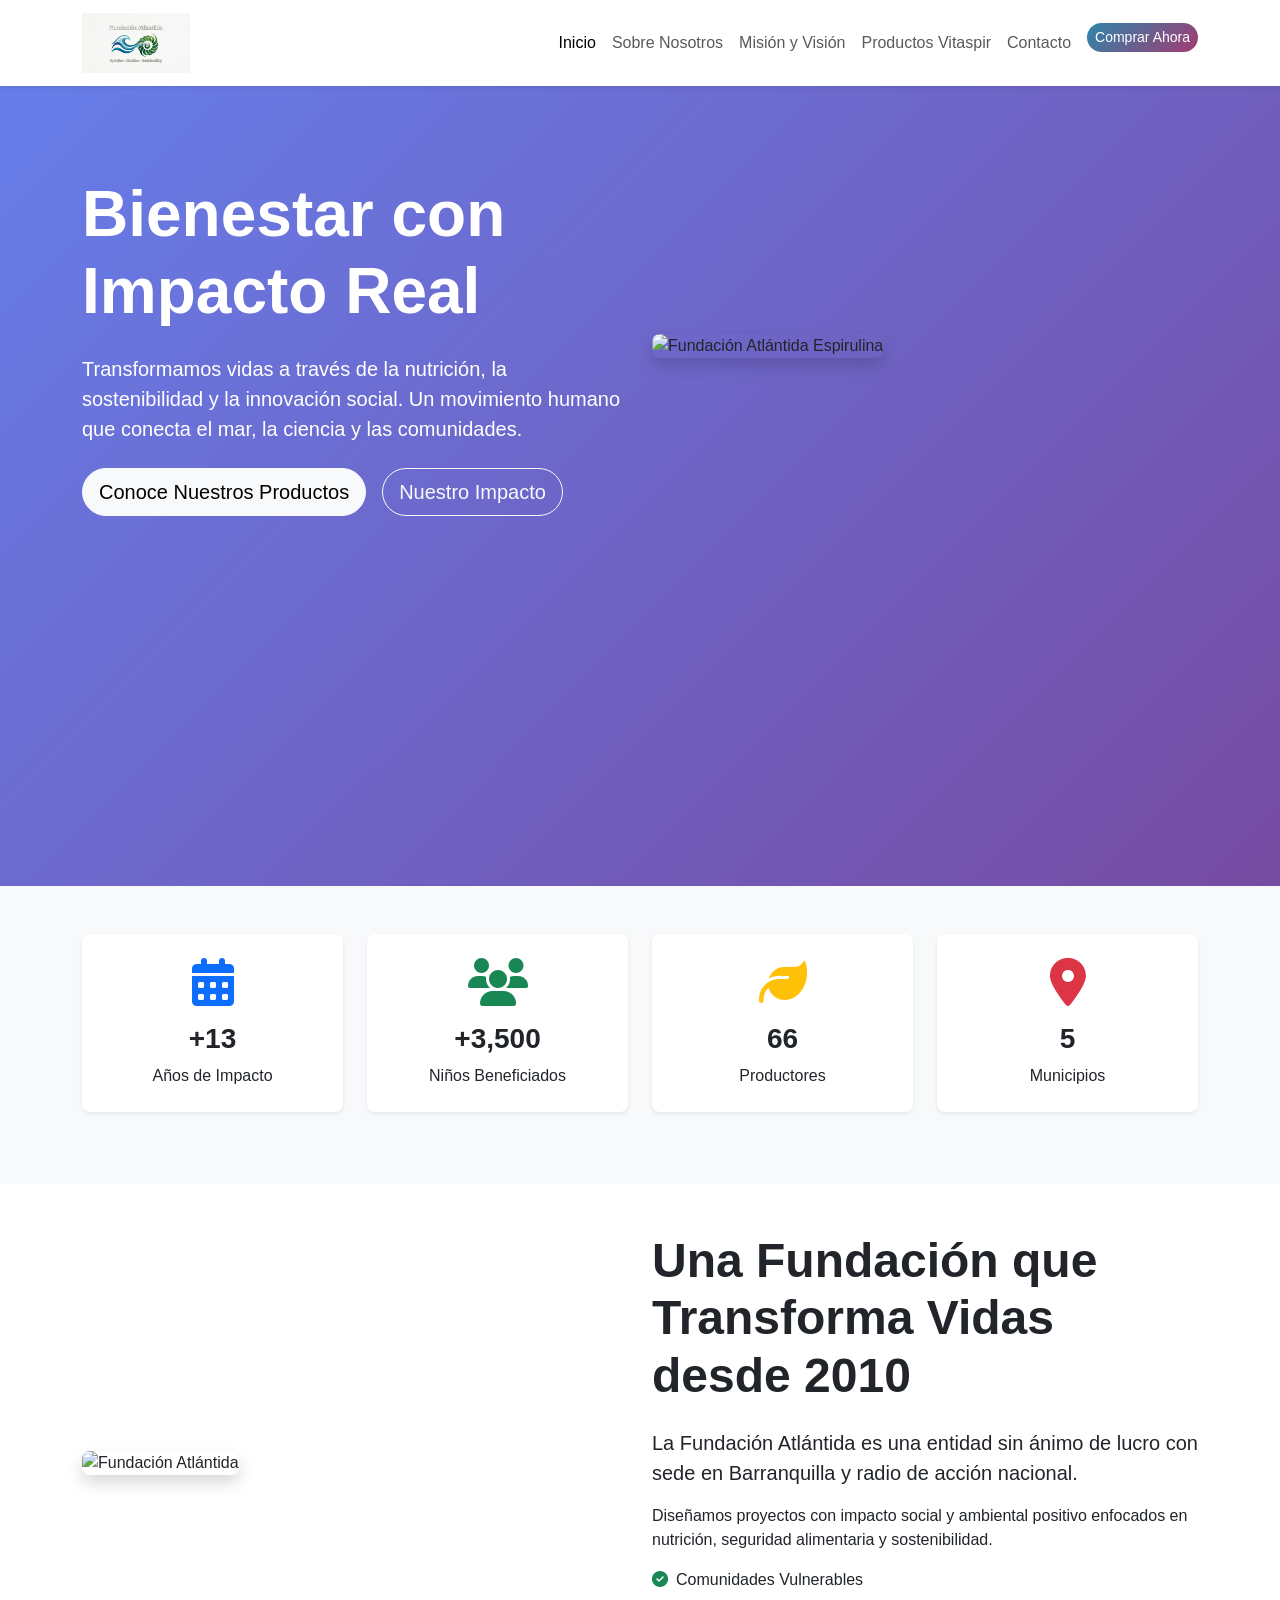
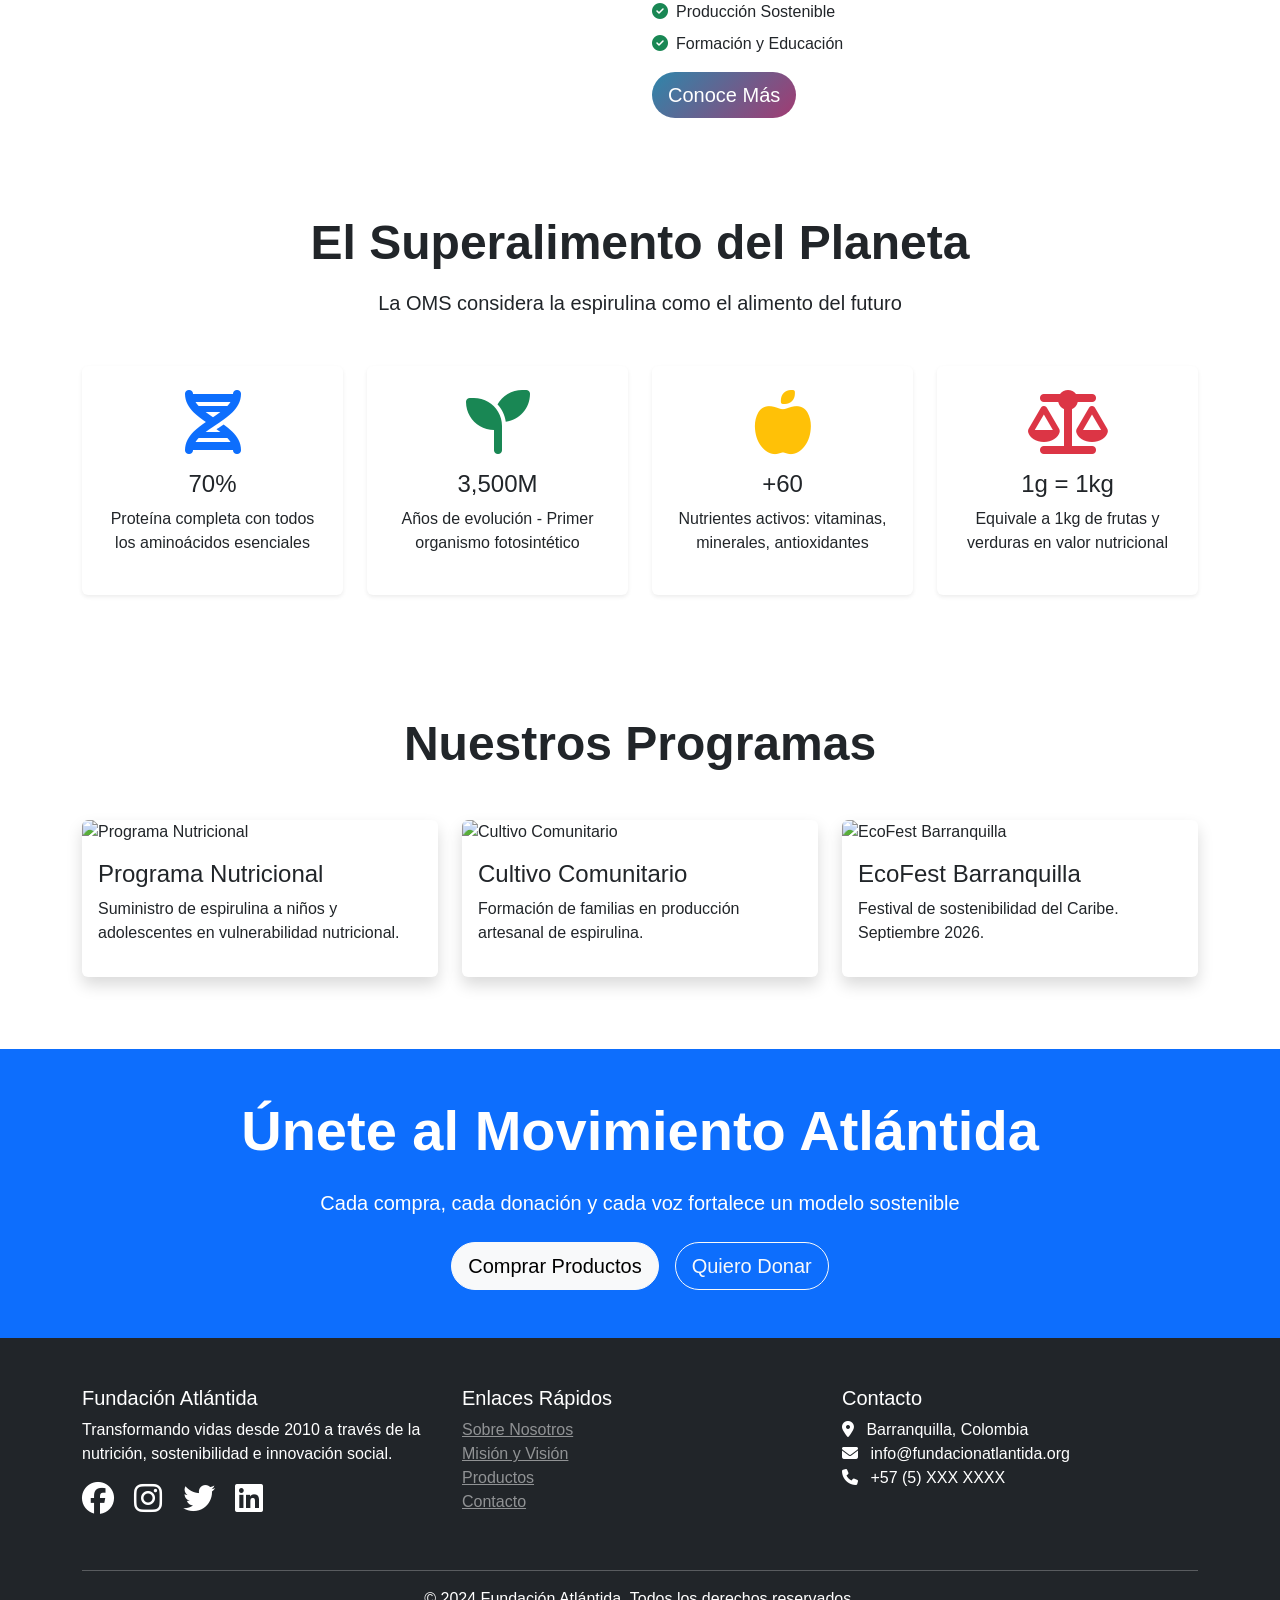
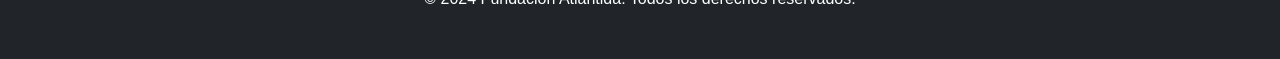
==== index.html @ 18142ce3 "Add files via upload" ====
<!DOCTYPE html>
<html lang="es">
<head>
    <meta charset="UTF-8">
    <meta name="viewport" content="width=device-width, initial-scale=1.0">
    <meta name="description" content="Fundación Atlántida - Transformamos vidas a través de la nutrición, sostenibilidad e innovación social con espirulina en Barranquilla, Colombia desde 2010">
    <meta name="keywords" content="Fundación Atlántida, atlantida, espirulina Colombia, nutrición Barranquilla, sostenibilidad, seguridad alimentaria, Vitaspir, EcoFest, microalgas, superalimento">
    <meta name="author" content="Fundación Atlántida">
    <meta name="robots" content="index, follow">
    
    <!-- Open Graph / Facebook -->
    <meta property="og:type" content="website">
    <meta property="og:url" content="https://fundacionatlantida.org/">
    <meta property="og:title" content="Fundación Atlántida - Bienestar con Impacto Real | Espirulina Colombia">
    <meta property="og:description" content="Transformamos vidas desde 2010 con nutrición, sostenibilidad e innovación social. Productores artesanales de espirulina Vitaspir en Barranquilla.">
    <meta property="og:image" content="assets/images/og-image.jpg">

    <!-- Twitter -->
    <meta property="twitter:card" content="summary_large_image">
    <meta property="twitter:url" content="https://fundacionatlantida.org/">
    <meta property="twitter:title" content="Fundación Atlántida - Espirulina y Nutrición en Colombia">
    <meta property="twitter:description" content="Bienestar con impacto real. Espirulina artesanal, programas nutricionales y sostenibilidad ambiental.">
    <meta property="twitter:image" content="assets/images/twitter-image.jpg">

    <!-- Google Ads / SEO -->
    <meta name="google-adsense-account" content="ca-pub-XXXXXXXXXXXXXXX">
    <meta name="msvalidate.01" content="XXXXXXXXXXXXXXXXXXXXXXXXXXXXXXXX">
    
    <title>Fundación Atlántida | Bienestar con Impacto Real - Espirulina Colombia</title>
    
    <!-- Bootstrap 5 CSS -->
    <link href="https://cdn.jsdelivr.net/npm/bootstrap@5.3.0/dist/css/bootstrap.min.css" rel="stylesheet">
    <!-- Font Awesome -->
    <link rel="stylesheet" href="https://cdnjs.cloudflare.com/ajax/libs/font-awesome/6.4.0/css/all.min.css">
    <!-- Custom CSS -->
    <link rel="stylesheet" href="assets/css/styles.css">
    
    <!-- Favicon -->
    <link rel="icon" type="image/png" href="assets/images/logo-atlantida.png">
</head>
<body>
    <!-- Navigation -->
    <nav class="navbar navbar-expand-lg navbar-light bg-white fixed-top shadow-sm">
        <div class="container">
            <a class="navbar-brand" href="index.html">
                <img src="assets/images/logo-atlantida.png" alt="Fundación Atlántida Logo" height="60">
            </a>
            <button class="navbar-toggler" type="button" data-bs-toggle="collapse" data-bs-target="#navbarNav">
                <span class="navbar-toggler-icon"></span>
            </button>
            <div class="collapse navbar-collapse" id="navbarNav">
                <ul class="navbar-nav ms-auto">
                    <li class="nav-item">
                        <a class="nav-link active" href="index.html">Inicio</a>
                    </li>
                    <li class="nav-item">
                        <a class="nav-link" href="sobre-nosotros.html">Sobre Nosotros</a>
                    </li>
                    <li class="nav-item">
                        <a class="nav-link" href="mision-vision.html">Misión y Visión</a>
                    </li>
                    <li class="nav-item">
                        <a class="nav-link" href="productos.html">Productos Vitaspir</a>
                    </li>
                    <li class="nav-item">
                        <a class="nav-link" href="contacto.html">Contacto</a>
                    </li>
                    <li class="nav-item">
                        <a class="btn btn-primary btn-sm ms-2" href="productos.html">Comprar Ahora</a>
                    </li>
                </ul>
            </div>
        </div>
    </nav>

    <!-- Hero Section -->
    <section class="hero-section" style="background: linear-gradient(135deg, #667eea 0%, #764ba2 100%);">
        <div class="container h-100">
            <div class="row h-100 align-items-center">
                <div class="col-lg-6 text-white">
                    <h1 class="display-3 fw-bold mb-4">Bienestar con Impacto Real</h1>
                    <p class="lead mb-4">Transformamos vidas a través de la nutrición, la sostenibilidad y la innovación social. Un movimiento humano que conecta el mar, la ciencia y las comunidades.</p>
                    <div class="d-flex gap-3">
                        <a href="productos.html" class="btn btn-light btn-lg">Conoce Nuestros Productos</a>
                        <a href="sobre-nosotros.html" class="btn btn-outline-light btn-lg">Nuestro Impacto</a>
                    </div>
                </div>
                <div class="col-lg-6 d-none d-lg-block">
                    <img src="https://fundacionatlantida.org/assets/spirulina-hero.jpg" alt="Fundación Atlántida Espirulina" class="img-fluid rounded-3 shadow">
                </div>
            </div>
        </div>
    </section>

    <!-- Stats Section -->
    <section class="py-5 bg-light">
        <div class="container">
            <div class="row text-center">
                <div class="col-md-3 mb-4">
                    <div class="stat-card p-4 bg-white rounded-3 shadow-sm">
                        <i class="fas fa-calendar-alt fa-3x text-primary mb-3"></i>
                        <h3 class="fw-bold">+13</h3>
                        <p class="mb-0">Años de Impacto</p>
                    </div>
                </div>
                <div class="col-md-3 mb-4">
                    <div class="stat-card p-4 bg-white rounded-3 shadow-sm">
                        <i class="fas fa-users fa-3x text-success mb-3"></i>
                        <h3 class="fw-bold">+3,500</h3>
                        <p class="mb-0">Niños Beneficiados</p>
                    </div>
                </div>
                <div class="col-md-3 mb-4">
                    <div class="stat-card p-4 bg-white rounded-3 shadow-sm">
                        <i class="fas fa-leaf fa-3x text-warning mb-3"></i>
                        <h3 class="fw-bold">66</h3>
                        <p class="mb-0">Productores</p>
                    </div>
                </div>
                <div class="col-md-3 mb-4">
                    <div class="stat-card p-4 bg-white rounded-3 shadow-sm">
                        <i class="fas fa-map-marker-alt fa-3x text-danger mb-3"></i>
                        <h3 class="fw-bold">5</h3>
                        <p class="mb-0">Municipios</p>
                    </div>
                </div>
            </div>
        </div>
    </section>

    <!-- About Preview -->
    <section class="py-5">
        <div class="container">
            <div class="row align-items-center">
                <div class="col-lg-6 mb-4">
                    <img src="https://fundacionatlantida.org/assets/about-preview.jpg" alt="Fundación Atlántida" class="img-fluid rounded-3 shadow">
                </div>
                <div class="col-lg-6">
                    <h2 class="display-5 fw-bold mb-4">Una Fundación que Transforma Vidas desde 2010</h2>
                    <p class="lead">La <strong>Fundación Atlántida</strong> es una entidad sin ánimo de lucro con sede en Barranquilla y radio de acción nacional.</p>
                    <p>Diseñamos proyectos con impacto social y ambiental positivo enfocados en nutrición, seguridad alimentaria y sostenibilidad.</p>
                    <ul class="list-unstyled">
                        <li class="mb-2"><i class="fas fa-check-circle text-success me-2"></i>Comunidades Vulnerables</li>
                        <li class="mb-2"><i class="fas fa-check-circle text-success me-2"></i>Producción Sostenible</li>
                        <li class="mb-2"><i class="fas fa-check-circle text-success me-2"></i>Formación y Educación</li>
                    </ul>
                    <a href="sobre-nosotros.html" class="btn btn-primary btn-lg">Conoce Más</a>
                </div>
            </div>
        </div>
    </section>

    <!-- Spirulina Section -->
    <section class="py-5 bg-gradient-to-r from-green-50 to-blue-50">
        <div class="container">
            <div class="text-center mb-5">
                <h2 class="display-5 fw-bold mb-3">El Superalimento del Planeta</h2>
                <p class="lead">La OMS considera la espirulina como el alimento del futuro</p>
            </div>
            <div class="row">
                <div class="col-md-3 mb-4">
                    <div class="card h-100 border-0 shadow-sm">
                        <div class="card-body text-center p-4">
                            <i class="fas fa-dna fa-4x text-primary mb-3"></i>
                            <h4>70%</h4>
                            <p>Proteína completa con todos los aminoácidos esenciales</p>
                        </div>
                    </div>
                </div>
                <div class="col-md-3 mb-4">
                    <div class="card h-100 border-0 shadow-sm">
                        <div class="card-body text-center p-4">
                            <i class="fas fa-seedling fa-4x text-success mb-3"></i>
                            <h4>3,500M</h4>
                            <p>Años de evolución - Primer organismo fotosintético</p>
                        </div>
                    </div>
                </div>
                <div class="col-md-3 mb-4">
                    <div class="card h-100 border-0 shadow-sm">
                        <div class="card-body text-center p-4">
                            <i class="fas fa-apple-alt fa-4x text-warning mb-3"></i>
                            <h4>+60</h4>
                            <p>Nutrientes activos: vitaminas, minerales, antioxidantes</p>
                        </div>
                    </div>
                </div>
                <div class="col-md-3 mb-4">
                    <div class="card h-100 border-0 shadow-sm">
                        <div class="card-body text-center p-4">
                            <i class="fas fa-balance-scale fa-4x text-danger mb-3"></i>
                            <h4>1g = 1kg</h4>
                            <p>Equivale a 1kg de frutas y verduras en valor nutricional</p>
                        </div>
                    </div>
                </div>
            </div>
        </div>
    </section>

    <!-- Programs Section -->
    <section class="py-5">
        <div class="container">
            <h2 class="text-center display-5 fw-bold mb-5">Nuestros Programas</h2>
            <div class="row">
                <div class="col-md-4 mb-4">
                    <div class="card h-100 border-0 shadow">
                        <img src="https://fundacionatlantida.org/assets/nutrition-program.jpg" class="card-img-top" alt="Programa Nutricional">
                        <div class="card-body">
                            <h4 class="card-title">Programa Nutricional</h4>
                            <p>Suministro de espirulina a niños y adolescentes en vulnerabilidad nutricional.</p>
                        </div>
                    </div>
                </div>
                <div class="col-md-4 mb-4">
                    <div class="card h-100 border-0 shadow">
                        <img src="https://fundacionatlantida.org/assets/cultivo-program.jpg" class="card-img-top" alt="Cultivo Comunitario">
                        <div class="card-body">
                            <h4 class="card-title">Cultivo Comunitario</h4>
                            <p>Formación de familias en producción artesanal de espirulina.</p>
                        </div>
                    </div>
                </div>
                <div class="col-md-4 mb-4">
                    <div class="card h-100 border-0 shadow">
                        <img src="https://fundacionatlantida.org/assets/ecofest.jpg" class="card-img-top" alt="EcoFest Barranquilla">
                        <div class="card-body">
                            <h4 class="card-title">EcoFest Barranquilla</h4>
                            <p>Festival de sostenibilidad del Caribe. Septiembre 2026.</p>
                        </div>
                    </div>
                </div>
            </div>
        </div>
    </section>

    <!-- CTA Section -->
    <section class="py-5 bg-primary text-white">
        <div class="container text-center">
            <h2 class="display-4 fw-bold mb-4">Únete al Movimiento Atlántida</h2>
            <p class="lead mb-4">Cada compra, cada donación y cada voz fortalece un modelo sostenible</p>
            <div class="d-flex justify-content-center gap-3">
                <a href="productos.html" class="btn btn-light btn-lg">Comprar Productos</a>
                <a href="contacto.html" class="btn btn-outline-light btn-lg">Quiero Donar</a>
            </div>
        </div>
    </section>

    <!-- Footer -->
    <footer class="bg-dark text-white py-5">
        <div class="container">
            <div class="row">
                <div class="col-lg-4 mb-4">
                    <h5>Fundación Atlántida</h5>
                    <p>Transformando vidas desde 2010 a través de la nutrición, sostenibilidad e innovación social.</p>
                    <div class="social-links">
                        <a href="#" class="text-white me-3"><i class="fab fa-facebook fa-2x"></i></a>
                        <a href="#" class="text-white me-3"><i class="fab fa-instagram fa-2x"></i></a>
                        <a href="#" class="text-white me-3"><i class="fab fa-twitter fa-2x"></i></a>
                        <a href="#" class="text-white"><i class="fab fa-linkedin fa-2x"></i></a>
                    </div>
                </div>
                <div class="col-lg-4 mb-4">
                    <h5>Enlaces Rápidos</h5>
                    <ul class="list-unstyled">
                        <li><a href="sobre-nosotros.html" class="text-white-50">Sobre Nosotros</a></li>
                        <li><a href="mision-vision.html" class="text-white-50">Misión y Visión</a></li>
                        <li><a href="productos.html" class="text-white-50">Productos</a></li>
                        <li><a href="contacto.html" class="text-white-50">Contacto</a></li>
                    </ul>
                </div>
                <div class="col-lg-4 mb-4">
                    <h5>Contacto</h5>
                    <ul class="list-unstyled">
                        <li><i class="fas fa-map-marker-alt me-2"></i> Barranquilla, Colombia</li>
                        <li><i class="fas fa-envelope me-2"></i> info@fundacionatlantida.org</li>
                        <li><i class="fas fa-phone me-2"></i> +57 (5) XXX XXXX</li>
                    </ul>
                </div>
            </div>
            <hr class="bg-white">
            <div class="text-center">
                <p class="mb-0">&copy; 2024 Fundación Atlántida. Todos los derechos reservados.</p>
            </div>
        </div>
    </footer>

    <!-- Bootstrap JS -->
    <script src="https://cdn.jsdelivr.net/npm/bootstrap@5.3.0/dist/js/bootstrap.bundle.min.js"></script>
    <!-- Custom JS -->
    <script src="assets/js/script.js"></script>
</body>
</html>
---- assets/css/styles.css ----
/* Custom Styles for Fundación Atlántida */

:root {
    --primary-color: #2E86AB;
    --secondary-color: #A23B72;
    --accent-color: #F18F01;
    --success-color: #27AE60;
    --warning-color: #F4D03F;
    --dark-color: #2C3E50;
    --light-color: #ECF0F1;
}

body {
    font-family: 'Segoe UI', Tahoma, Geneva, Verdana, sans-serif;
    padding-top: 76px;
}

/* Navigation */
.navbar {
    transition: all 0.3s ease;
}

.navbar-brand img {
    transition: transform 0.3s ease;
}

.navbar-brand img:hover {
    transform: scale(1.05);
}

/* Hero Section */
.hero-section {
    min-height: 90vh;
    padding: 100px 0;
    background: linear-gradient(135deg, #667eea 0%, #764ba2 100%);
    position: relative;
    overflow: hidden;
}

.hero-section::before {
    content: '';
    position: absolute;
    top: 0;
    left: 0;
    right: 0;
    bottom: 0;
    background: url('../images/hero-pattern.png') repeat;
    opacity: 0.1;
}

.hero-section .container {
    position: relative;
    z-index: 1;
}

/* Stat Cards */
.stat-card {
    transition: transform 0.3s ease, box-shadow 0.3s ease;
}

.stat-card:hover {
    transform: translateY(-10px);
    box-shadow: 0 10px 30px rgba(0,0,0,0.15) !important;
}

/* Cards */
.card {
    transition: all 0.3s ease;
    overflow: hidden;
}

.card:hover {
    transform: translateY(-5px);
    box-shadow: 0 15px 35px rgba(0,0,0,0.1) !important;
}

.card img {
    transition: transform 0.3s ease;
}

.card:hover img {
    transform: scale(1.05);
}

/* Buttons */
.btn {
    transition: all 0.3s ease;
    border-radius: 50px;
}

.btn-primary {
    background: linear-gradient(135deg, var(--primary-color), var(--secondary-color));
    border: none;
}

.btn-primary:hover {
    transform: translateY(-2px);
    box-shadow: 0 5px 15px rgba(46, 134, 171, 0.4);
}

/* Timeline */
.timeline {
    position: relative;
    padding: 20px 0;
}

.timeline::before {
    content: '';
    position: absolute;
    left: 50%;
    transform: translateX(-50%);
    width: 4px;
    height: 100%;
    background: linear-gradient(to bottom, var(--primary-color), var(--success-color));
}

.timeline-icon {
    width: 80px;
    height: 80px;
    margin: 0 auto;
    border: 5px solid white;
    box-shadow: 0 5px 15px rgba(0,0,0,0.2);
}

/* Page Header */
.page-header {
    margin-top: 76px;
    background: linear-gradient(135deg, var(--primary-color), var(--secondary-color));
}

/* Social Links */
.social-links a {
    transition: all 0.3s ease;
}

.social-links a:hover {
    transform: translateY(-3px);
    color: var(--accent-color) !important;
}

/* Form Controls */
.form-control, .form-select {
    border-radius: 10px;
    border: 2px solid #e0e0e0;
    padding: 12px 20px;
}

.form-control:focus, .form-select:focus {
    border-color: var(--primary-color);
    box-shadow: 0 0 0 0.2rem rgba(46, 134, 171, 0.25);
}

/* Animations */
@keyframes fadeInUp {
    from {
        opacity: 0;
        transform: translateY(30px);
    }
    to {
        opacity: 1;
        transform: translateY(0);
    }
}

.fade-in-up {
    animation: fadeInUp 0.6s ease-out;
}

/* Responsive */
@media (max-width: 768px) {
    .hero-section {
        min-height: auto;
        padding: 60px 0;
    }
    
    .display-3 {
        font-size: 2.5rem;
    }
    
    .display-4 {
        font-size: 2rem;
    }
    
    .timeline::before {
        left: 30px;
    }
}

/* Loading Spinner */
.spinner-overlay {
    position: fixed;
    top: 0;
    left: 0;
    right: 0;
    bottom: 0;
    background: rgba(255,255,255,0.9);
    display: flex;
    justify-content: center;
    align-items: center;
    z-index: 9999;
}

/* Smooth Scroll */
html {
    scroll-behavior: smooth;
}

/* Custom Scrollbar */
::-webkit-scrollbar {
    width: 10px;
}

::-webkit-scrollbar-track {
    background: #f1f1f1;
}

::-webkit-scrollbar-thumb {
    background: var(--primary-color);
    border-radius: 5px;
}

::-webkit-scrollbar-thumb:hover {
    background: var(--secondary-color);
}
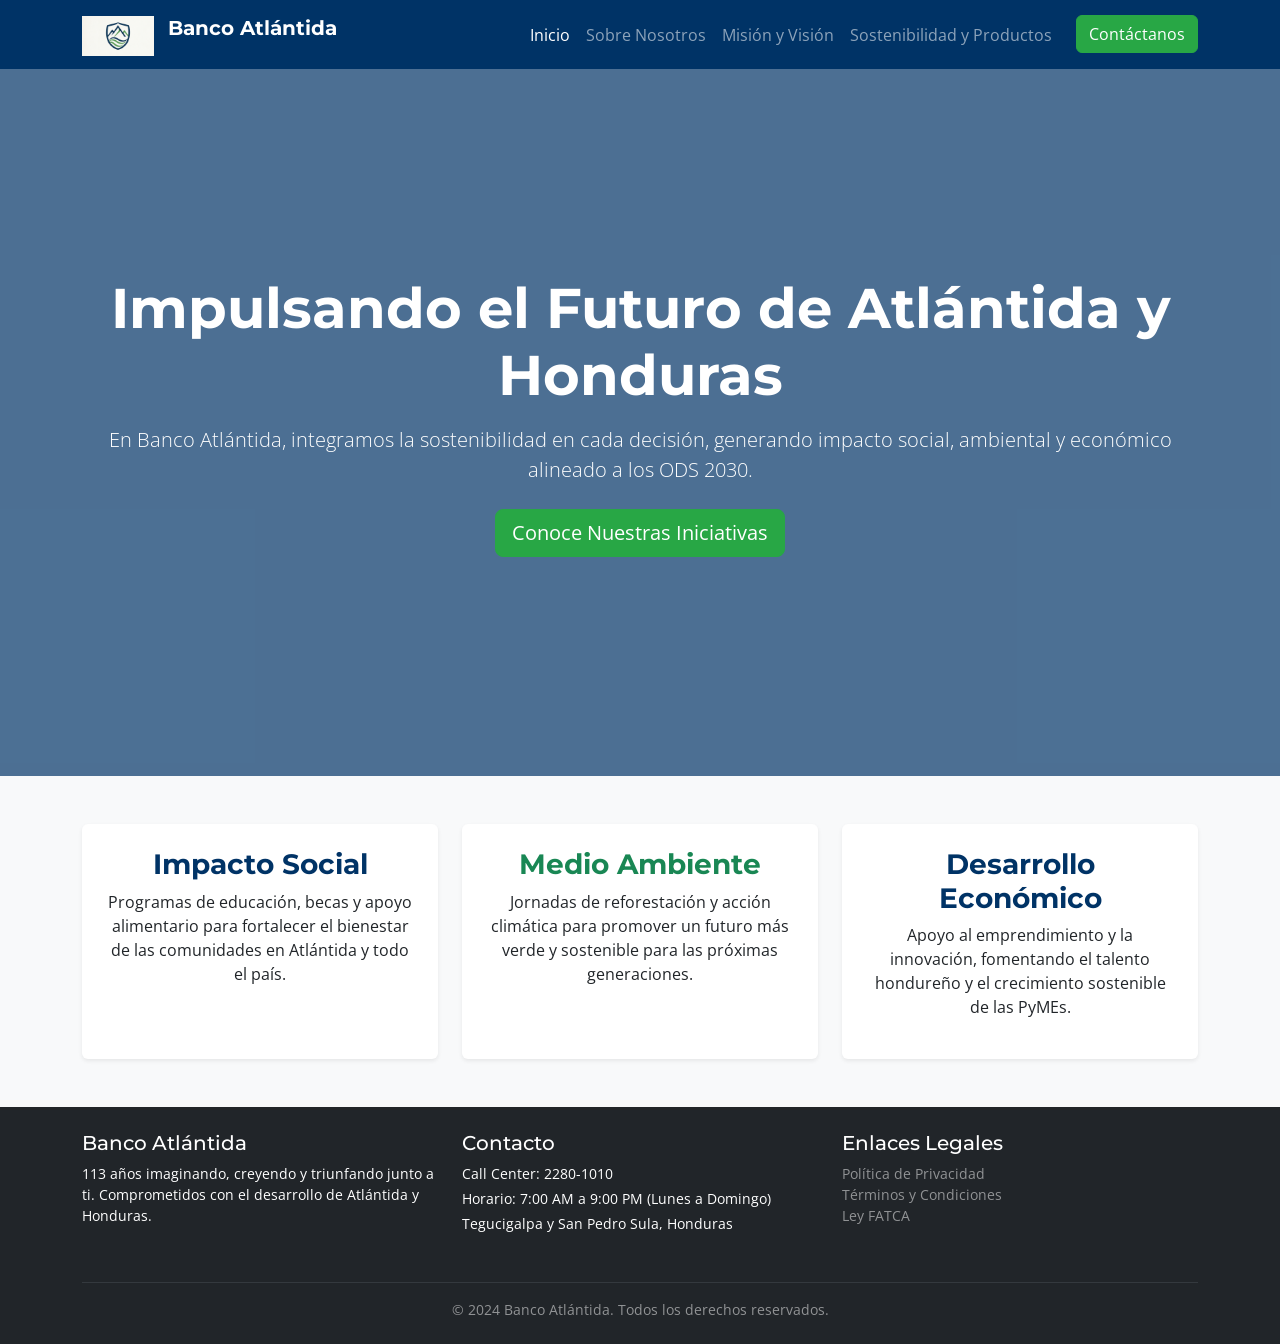
==== commit f462de56: "Add files via upload" ====
--- a/index.html
+++ b/index.html
@@ -3,291 +3,107 @@
 <head>
     <meta charset="UTF-8">
     <meta name="viewport" content="width=device-width, initial-scale=1.0">
-    <meta name="description" content="Fundación Atlántida - Transformamos vidas a través de la nutrición, sostenibilidad e innovación social con espirulina en Barranquilla, Colombia desde 2010">
-    <meta name="keywords" content="Fundación Atlántida, atlantida, espirulina Colombia, nutrición Barranquilla, sostenibilidad, seguridad alimentaria, Vitaspir, EcoFest, microalgas, superalimento">
-    <meta name="author" content="Fundación Atlántida">
-    <meta name="robots" content="index, follow">
-    
-    <!-- Open Graph / Facebook -->
-    <meta property="og:type" content="website">
-    <meta property="og:url" content="https://fundacionatlantida.org/">
-    <meta property="og:title" content="Fundación Atlántida - Bienestar con Impacto Real | Espirulina Colombia">
-    <meta property="og:description" content="Transformamos vidas desde 2010 con nutrición, sostenibilidad e innovación social. Productores artesanales de espirulina Vitaspir en Barranquilla.">
-    <meta property="og:image" content="assets/images/og-image.jpg">
-
-    <!-- Twitter -->
-    <meta property="twitter:card" content="summary_large_image">
-    <meta property="twitter:url" content="https://fundacionatlantida.org/">
-    <meta property="twitter:title" content="Fundación Atlántida - Espirulina y Nutrición en Colombia">
-    <meta property="twitter:description" content="Bienestar con impacto real. Espirulina artesanal, programas nutricionales y sostenibilidad ambiental.">
-    <meta property="twitter:image" content="assets/images/twitter-image.jpg">
-
-    <!-- Google Ads / SEO -->
-    <meta name="google-adsense-account" content="ca-pub-XXXXXXXXXXXXXXX">
-    <meta name="msvalidate.01" content="XXXXXXXXXXXXXXXXXXXXXXXXXXXXXXXX">
-    
-    <title>Fundación Atlántida | Bienestar con Impacto Real - Espirulina Colombia</title>
-    
+    <meta name="description" content="Banco Atlántida Honduras: Comprometidos con la sostenibilidad, el desarrollo social y el crecimiento económico de Atlántida y todo el país.">
+    <meta name="keywords" content="Banco Atlántida, Atlántida Honduras, sostenibilidad bancaria, responsabilidad social, finanzas sostenibles">
+    <title>Inicio | Banco Atlántida - Sostenibilidad y Compromiso</title>
     <!-- Bootstrap 5 CSS -->
     <link href="https://cdn.jsdelivr.net/npm/bootstrap@5.3.0/dist/css/bootstrap.min.css" rel="stylesheet">
-    <!-- Font Awesome -->
-    <link rel="stylesheet" href="https://cdnjs.cloudflare.com/ajax/libs/font-awesome/6.4.0/css/all.min.css">
     <!-- Custom CSS -->
-    <link rel="stylesheet" href="assets/css/styles.css">
-    
-    <!-- Favicon -->
-    <link rel="icon" type="image/png" href="assets/images/logo-atlantida.png">
+    <link rel="stylesheet" href="style.css">
+    <!-- Google Fonts -->
+    <link href="https://fonts.googleapis.com/css2?family=Montserrat:wght@400;600;700&family=Open+Sans:wght@400;600&display=swap" rel="stylesheet">
 </head>
 <body>
-    <!-- Navigation -->
-    <nav class="navbar navbar-expand-lg navbar-light bg-white fixed-top shadow-sm">
+
+    <!-- Navegación -->
+    <nav class="navbar navbar-expand-lg navbar-dark bg-atlantida fixed-top">
         <div class="container">
-            <a class="navbar-brand" href="index.html">
-                <img src="assets/images/logo-atlantida.png" alt="Fundación Atlántida Logo" height="60">
+            <a class="navbar-brand fw-bold" href="index.html">
+                <img src="img/logo.png" alt="Logo Banco Atlántida" height="40" class="d-inline-block align-text-top me-2">
+                Banco Atlántida
             </a>
             <button class="navbar-toggler" type="button" data-bs-toggle="collapse" data-bs-target="#navbarNav">
                 <span class="navbar-toggler-icon"></span>
             </button>
             <div class="collapse navbar-collapse" id="navbarNav">
                 <ul class="navbar-nav ms-auto">
-                    <li class="nav-item">
-                        <a class="nav-link active" href="index.html">Inicio</a>
-                    </li>
-                    <li class="nav-item">
-                        <a class="nav-link" href="sobre-nosotros.html">Sobre Nosotros</a>
-                    </li>
-                    <li class="nav-item">
-                        <a class="nav-link" href="mision-vision.html">Misión y Visión</a>
-                    </li>
-                    <li class="nav-item">
-                        <a class="nav-link" href="productos.html">Productos Vitaspir</a>
-                    </li>
-                    <li class="nav-item">
-                        <a class="nav-link" href="contacto.html">Contacto</a>
-                    </li>
-                    <li class="nav-item">
-                        <a class="btn btn-primary btn-sm ms-2" href="productos.html">Comprar Ahora</a>
-                    </li>
+                    <li class="nav-item"><a class="nav-link active" href="index.html">Inicio</a></li>
+                    <li class="nav-item"><a class="nav-link" href="nosotros.html">Sobre Nosotros</a></li>
+                    <li class="nav-item"><a class="nav-link" href="mision-vision.html">Misión y Visión</a></li>
+                    <li class="nav-item"><a class="nav-link" href="sostenibilidad.html">Sostenibilidad y Productos</a></li>
+                    <li class="nav-item"><a class="btn btn-success ms-lg-3" href="#contacto">Contáctanos</a></li>
                 </ul>
             </div>
         </div>
     </nav>
 
-    <!-- Hero Section -->
-    <section class="hero-section" style="background: linear-gradient(135deg, #667eea 0%, #764ba2 100%);">
-        <div class="container h-100">
-            <div class="row h-100 align-items-center">
-                <div class="col-lg-6 text-white">
-                    <h1 class="display-3 fw-bold mb-4">Bienestar con Impacto Real</h1>
-                    <p class="lead mb-4">Transformamos vidas a través de la nutrición, la sostenibilidad y la innovación social. Un movimiento humano que conecta el mar, la ciencia y las comunidades.</p>
-                    <div class="d-flex gap-3">
-                        <a href="productos.html" class="btn btn-light btn-lg">Conoce Nuestros Productos</a>
-                        <a href="sobre-nosotros.html" class="btn btn-outline-light btn-lg">Nuestro Impacto</a>
+    <!-- Hero Section con imagen de fondo -->
+    <header class="hero-section d-flex align-items-center text-white text-center">
+        <div class="overlay"></div>
+        <div class="container position-relative">
+            <h1 class="display-4 fw-bold mb-3">Impulsando el Futuro de Atlántida y Honduras</h1>
+            <p class="lead mb-4">En Banco Atlántida, integramos la sostenibilidad en cada decisión, generando impacto social, ambiental y económico alineado a los ODS 2030.</p>
+            <a href="sostenibilidad.html" class="btn btn-success btn-lg">Conoce Nuestras Iniciativas</a>
+        </div>
+    </header>
+
+    <!-- Resumen de Impacto -->
+    <section class="py-5 bg-light">
+        <div class="container">
+            <div class="row text-center g-4">
+                <div class="col-md-4">
+                    <div class="card h-100 border-0 shadow-sm p-4">
+                        <h3 class="text-atlantida fw-bold">Impacto Social</h3>
+                        <p>Programas de educación, becas y apoyo alimentario para fortalecer el bienestar de las comunidades en Atlántida y todo el país.</p>
                     </div>
                 </div>
-                <div class="col-lg-6 d-none d-lg-block">
-                    <img src="https://fundacionatlantida.org/assets/spirulina-hero.jpg" alt="Fundación Atlántida Espirulina" class="img-fluid rounded-3 shadow">
-                </div>
-            </div>
-        </div>
-    </section>
-
-    <!-- Stats Section -->
-    <section class="py-5 bg-light">
-        <div class="container">
-            <div class="row text-center">
-                <div class="col-md-3 mb-4">
-                    <div class="stat-card p-4 bg-white rounded-3 shadow-sm">
-                        <i class="fas fa-calendar-alt fa-3x text-primary mb-3"></i>
-                        <h3 class="fw-bold">+13</h3>
-                        <p class="mb-0">Años de Impacto</p>
+                <div class="col-md-4">
+                    <div class="card h-100 border-0 shadow-sm p-4">
+                        <h3 class="text-success fw-bold">Medio Ambiente</h3>
+                        <p>Jornadas de reforestación y acción climática para promover un futuro más verde y sostenible para las próximas generaciones.</p>
                     </div>
                 </div>
-                <div class="col-md-3 mb-4">
-                    <div class="stat-card p-4 bg-white rounded-3 shadow-sm">
-                        <i class="fas fa-users fa-3x text-success mb-3"></i>
-                        <h3 class="fw-bold">+3,500</h3>
-                        <p class="mb-0">Niños Beneficiados</p>
-                    </div>
-                </div>
-                <div class="col-md-3 mb-4">
-                    <div class="stat-card p-4 bg-white rounded-3 shadow-sm">
-                        <i class="fas fa-leaf fa-3x text-warning mb-3"></i>
-                        <h3 class="fw-bold">66</h3>
-                        <p class="mb-0">Productores</p>
-                    </div>
-                </div>
-                <div class="col-md-3 mb-4">
-                    <div class="stat-card p-4 bg-white rounded-3 shadow-sm">
-                        <i class="fas fa-map-marker-alt fa-3x text-danger mb-3"></i>
-                        <h3 class="fw-bold">5</h3>
-                        <p class="mb-0">Municipios</p>
+                <div class="col-md-4">
+                    <div class="card h-100 border-0 shadow-sm p-4">
+                        <h3 class="text-atlantida fw-bold">Desarrollo Económico</h3>
+                        <p>Apoyo al emprendimiento y la innovación, fomentando el talento hondureño y el crecimiento sostenible de las PyMEs.</p>
                     </div>
                 </div>
             </div>
         </div>
     </section>
 
-    <!-- About Preview -->
-    <section class="py-5">
-        <div class="container">
-            <div class="row align-items-center">
-                <div class="col-lg-6 mb-4">
-                    <img src="https://fundacionatlantida.org/assets/about-preview.jpg" alt="Fundación Atlántida" class="img-fluid rounded-3 shadow">
-                </div>
-                <div class="col-lg-6">
-                    <h2 class="display-5 fw-bold mb-4">Una Fundación que Transforma Vidas desde 2010</h2>
-                    <p class="lead">La <strong>Fundación Atlántida</strong> es una entidad sin ánimo de lucro con sede en Barranquilla y radio de acción nacional.</p>
-                    <p>Diseñamos proyectos con impacto social y ambiental positivo enfocados en nutrición, seguridad alimentaria y sostenibilidad.</p>
-                    <ul class="list-unstyled">
-                        <li class="mb-2"><i class="fas fa-check-circle text-success me-2"></i>Comunidades Vulnerables</li>
-                        <li class="mb-2"><i class="fas fa-check-circle text-success me-2"></i>Producción Sostenible</li>
-                        <li class="mb-2"><i class="fas fa-check-circle text-success me-2"></i>Formación y Educación</li>
-                    </ul>
-                    <a href="sobre-nosotros.html" class="btn btn-primary btn-lg">Conoce Más</a>
-                </div>
-            </div>
-        </div>
-    </section>
-
-    <!-- Spirulina Section -->
-    <section class="py-5 bg-gradient-to-r from-green-50 to-blue-50">
-        <div class="container">
-            <div class="text-center mb-5">
-                <h2 class="display-5 fw-bold mb-3">El Superalimento del Planeta</h2>
-                <p class="lead">La OMS considera la espirulina como el alimento del futuro</p>
-            </div>
-            <div class="row">
-                <div class="col-md-3 mb-4">
-                    <div class="card h-100 border-0 shadow-sm">
-                        <div class="card-body text-center p-4">
-                            <i class="fas fa-dna fa-4x text-primary mb-3"></i>
-                            <h4>70%</h4>
-                            <p>Proteína completa con todos los aminoácidos esenciales</p>
-                        </div>
-                    </div>
-                </div>
-                <div class="col-md-3 mb-4">
-                    <div class="card h-100 border-0 shadow-sm">
-                        <div class="card-body text-center p-4">
-                            <i class="fas fa-seedling fa-4x text-success mb-3"></i>
-                            <h4>3,500M</h4>
-                            <p>Años de evolución - Primer organismo fotosintético</p>
-                        </div>
-                    </div>
-                </div>
-                <div class="col-md-3 mb-4">
-                    <div class="card h-100 border-0 shadow-sm">
-                        <div class="card-body text-center p-4">
-                            <i class="fas fa-apple-alt fa-4x text-warning mb-3"></i>
-                            <h4>+60</h4>
-                            <p>Nutrientes activos: vitaminas, minerales, antioxidantes</p>
-                        </div>
-                    </div>
-                </div>
-                <div class="col-md-3 mb-4">
-                    <div class="card h-100 border-0 shadow-sm">
-                        <div class="card-body text-center p-4">
-                            <i class="fas fa-balance-scale fa-4x text-danger mb-3"></i>
-                            <h4>1g = 1kg</h4>
-                            <p>Equivale a 1kg de frutas y verduras en valor nutricional</p>
-                        </div>
-                    </div>
-                </div>
-            </div>
-        </div>
-    </section>
-
-    <!-- Programs Section -->
-    <section class="py-5">
-        <div class="container">
-            <h2 class="text-center display-5 fw-bold mb-5">Nuestros Programas</h2>
-            <div class="row">
-                <div class="col-md-4 mb-4">
-                    <div class="card h-100 border-0 shadow">
-                        <img src="https://fundacionatlantida.org/assets/nutrition-program.jpg" class="card-img-top" alt="Programa Nutricional">
-                        <div class="card-body">
-                            <h4 class="card-title">Programa Nutricional</h4>
-                            <p>Suministro de espirulina a niños y adolescentes en vulnerabilidad nutricional.</p>
-                        </div>
-                    </div>
-                </div>
-                <div class="col-md-4 mb-4">
-                    <div class="card h-100 border-0 shadow">
-                        <img src="https://fundacionatlantida.org/assets/cultivo-program.jpg" class="card-img-top" alt="Cultivo Comunitario">
-                        <div class="card-body">
-                            <h4 class="card-title">Cultivo Comunitario</h4>
-                            <p>Formación de familias en producción artesanal de espirulina.</p>
-                        </div>
-                    </div>
-                </div>
-                <div class="col-md-4 mb-4">
-                    <div class="card h-100 border-0 shadow">
-                        <img src="https://fundacionatlantida.org/assets/ecofest.jpg" class="card-img-top" alt="EcoFest Barranquilla">
-                        <div class="card-body">
-                            <h4 class="card-title">EcoFest Barranquilla</h4>
-                            <p>Festival de sostenibilidad del Caribe. Septiembre 2026.</p>
-                        </div>
-                    </div>
-                </div>
-            </div>
-        </div>
-    </section>
-
-    <!-- CTA Section -->
-    <section class="py-5 bg-primary text-white">
-        <div class="container text-center">
-            <h2 class="display-4 fw-bold mb-4">Únete al Movimiento Atlántida</h2>
-            <p class="lead mb-4">Cada compra, cada donación y cada voz fortalece un modelo sostenible</p>
-            <div class="d-flex justify-content-center gap-3">
-                <a href="productos.html" class="btn btn-light btn-lg">Comprar Productos</a>
-                <a href="contacto.html" class="btn btn-outline-light btn-lg">Quiero Donar</a>
-            </div>
-        </div>
-    </section>
-
-    <!-- Footer -->
-    <footer class="bg-dark text-white py-5">
+    <!-- Footer (Obligatorio para Google Ads) -->
+    <footer class="bg-dark text-white py-4" id="contacto">
         <div class="container">
             <div class="row">
-                <div class="col-lg-4 mb-4">
-                    <h5>Fundación Atlántida</h5>
-                    <p>Transformando vidas desde 2010 a través de la nutrición, sostenibilidad e innovación social.</p>
-                    <div class="social-links">
-                        <a href="#" class="text-white me-3"><i class="fab fa-facebook fa-2x"></i></a>
-                        <a href="#" class="text-white me-3"><i class="fab fa-instagram fa-2x"></i></a>
-                        <a href="#" class="text-white me-3"><i class="fab fa-twitter fa-2x"></i></a>
-                        <a href="#" class="text-white"><i class="fab fa-linkedin fa-2x"></i></a>
-                    </div>
+                <div class="col-md-4 mb-3">
+                    <h5>Banco Atlántida</h5>
+                    <p class="small">113 años imaginando, creyendo y triunfando junto a ti. Comprometidos con el desarrollo de Atlántida y Honduras.</p>
                 </div>
-                <div class="col-lg-4 mb-4">
-                    <h5>Enlaces Rápidos</h5>
-                    <ul class="list-unstyled">
-                        <li><a href="sobre-nosotros.html" class="text-white-50">Sobre Nosotros</a></li>
-                        <li><a href="mision-vision.html" class="text-white-50">Misión y Visión</a></li>
-                        <li><a href="productos.html" class="text-white-50">Productos</a></li>
-                        <li><a href="contacto.html" class="text-white-50">Contacto</a></li>
-                    </ul>
+                <div class="col-md-4 mb-3">
+                    <h5>Contacto</h5>
+                    <p class="small mb-1">Call Center: 2280-1010</p>
+                    <p class="small mb-1">Horario: 7:00 AM a 9:00 PM (Lunes a Domingo)</p>
+                    <p class="small">Tegucigalpa y San Pedro Sula, Honduras</p>
                 </div>
-                <div class="col-lg-4 mb-4">
-                    <h5>Contacto</h5>
-                    <ul class="list-unstyled">
-                        <li><i class="fas fa-map-marker-alt me-2"></i> Barranquilla, Colombia</li>
-                        <li><i class="fas fa-envelope me-2"></i> info@fundacionatlantida.org</li>
-                        <li><i class="fas fa-phone me-2"></i> +57 (5) XXX XXXX</li>
+                <div class="col-md-4 mb-3">
+                    <h5>Enlaces Legales</h5>
+                    <ul class="list-unstyled small">
+                        <li><a href="#" class="text-white-50 text-decoration-none">Política de Privacidad</a></li>
+                        <li><a href="#" class="text-white-50 text-decoration-none">Términos y Condiciones</a></li>
+                        <li><a href="#" class="text-white-50 text-decoration-none">Ley FATCA</a></li>
                     </ul>
                 </div>
             </div>
-            <hr class="bg-white">
-            <div class="text-center">
-                <p class="mb-0">&copy; 2024 Fundación Atlántida. Todos los derechos reservados.</p>
+            <hr class="border-secondary">
+            <div class="text-center small text-white-50">
+                &copy; 2024 Banco Atlántida. Todos los derechos reservados.
             </div>
         </div>
     </footer>
 
-    <!-- Bootstrap JS -->
     <script src="https://cdn.jsdelivr.net/npm/bootstrap@5.3.0/dist/js/bootstrap.bundle.min.js"></script>
-    <!-- Custom JS -->
-    <script src="assets/js/script.js"></script>
+    <script src="script.js"></script>
 </body>
 </html>
--- a/style.css
+++ b/style.css
@@ -0,0 +1,67 @@
+/* Paleta de colores Banco Atlántida + Sostenibilidad */
+:root {
+    --atlantida-blue: #003366; /* Azul corporativo */
+    --atlantida-green: #28a745; /* Verde sostenibilidad */
+    --atlantida-light: #f8f9fa;
+    --text-dark: #333333;
+}
+
+body {
+    font-family: 'Open Sans', sans-serif;
+    color: var(--text-dark);
+    padding-top: 56px; /* Espacio para el navbar fijo */
+}
+
+h1, h2, h3, h4, h5, .navbar-brand {
+    font-family: 'Montserrat', sans-serif;
+}
+
+.bg-atlantida {
+    background-color: var(--atlantida-blue) !important;
+}
+
+.text-atlantida {
+    color: var(--atlantida-blue) !important;
+}
+
+/* Hero Section con imagen de fondo */
+.hero-section {
+    background: url('https://images.unsplash.com/photo-1542601906990-b4d3fb778b09?auto=format&fit=crop&w=1920&q=80') no-repeat center center/cover;
+    height: 80vh;
+    position: relative;
+}
+
+.hero-section .overlay {
+    position: absolute;
+    top: 0;
+    left: 0;
+    width: 100%;
+    height: 100%;
+    background: rgba(0, 51, 102, 0.7); /* Capa azul semitransparente para legibilidad */
+}
+
+/* Botones personalizados */
+.btn-success {
+    background-color: var(--atlantida-green);
+    border-color: var(--atlantida-green);
+}
+
+.btn-success:hover {
+    background-color: #218838;
+    border-color: #1e7e34;
+}
+
+/* Encabezados de página interna */
+.page-header {
+    padding-top: 100px !important;
+}
+
+/* Tarjetas con efecto hover suave */
+.card {
+    transition: transform 0.3s ease, box-shadow 0.3s ease;
+}
+
+.card:hover {
+    transform: translateY(-5px);
+    box-shadow: 0 10px 20px rgba(0,0,0,0.1) !important;
+}
